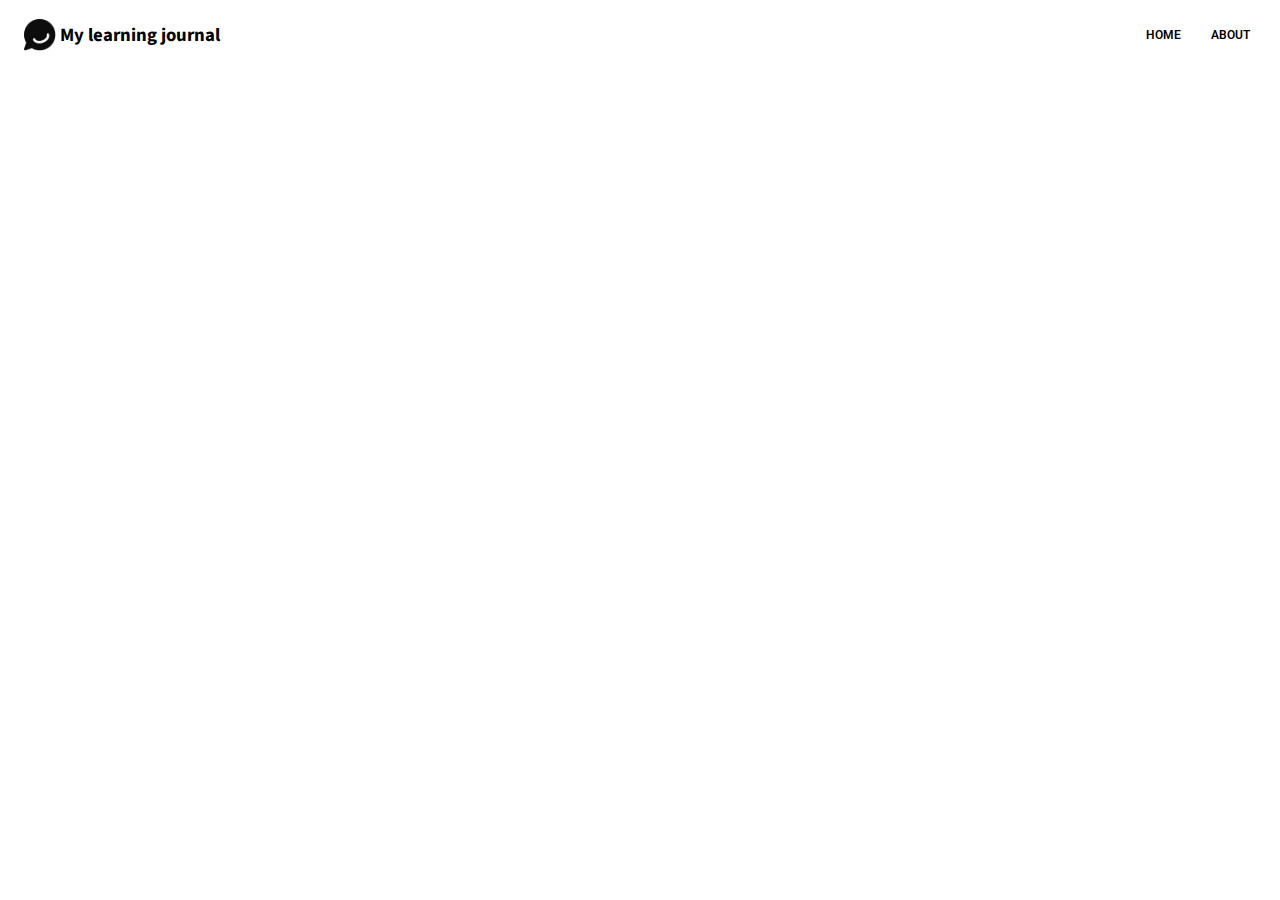
==== index.html @ 65ce88b0 "setting up header mobile first" ====
<!DOCTYPE html>
<html lang="en">
  <head>
    <meta charset="UTF-8" />
    <meta http-equiv="X-UA-Compatible" content="IE=edge" />
    <meta name="viewport" content="width=device-width, initial-scale=1.0" />
    <link href="style.css" rel="stylesheet" />
    <link rel="preconnect" href="https://fonts.googleapis.com" />
    <link rel="preconnect" href="https://fonts.gstatic.com" crossorigin />
    <link
      href="https://fonts.googleapis.com/css2?family=Roboto:ital,wght@0,100;0,300;0,400;0,500;0,700;0,900;1,100;1,300;1,400;1,500;1,700;1,900&family=Source+Sans+Pro:ital,wght@0,200;0,300;0,400;0,600;0,700;0,900;1,200;1,300;1,400;1,600;1,700;1,900&display=swap"
      rel="stylesheet"
    />
    <title>Document</title>
  </head>
  <body>
    <header class="container">
      <div class="header--line">
        <img src="./images/image 17.png" alt="logo" />
        <h3>My learning journal</h3>
      </div>
      <nav>
        <ul class="navbar">
          <li>Home</li>
          <li>About</li>
        </ul>
      </nav>
    </header>
    <main class="container">
      <hero> </hero>
      <article></article>
    </main>
  </body>
</html>
---- style.css ----
* {
  box-sizing: border-box;
}

/**font-family: 'Roboto', sans-serif;

font-family: 'Source Sans Pro', sans-serif;**/

html,
body {
  margin: 0;
}

/************** 
LAYOUT ************/

header {
  display: grid;
  grid-template-columns: 1fr 1fr;
  align-items: center;
}
.container {
  margin: 0 1.5em;
}
header img {
  width: 2em;
  height: 2em;
  align-self: center;
}

nav ul,
.header--line {
  display: flex;
}

nav ul {
  justify-content: end;
}

.header--line {
  justify-content: start;
}

/************** 
TYPOGRAPHY ************/

li {
  list-style: none;
  text-transform: uppercase;
  margin-left: 1.5em;
  padding: 0.5em;
  font-family: "Roboto", sans-serif;
  font-size: 0.75rem;
  font-weight: 600;
}

.header--line h3 {
  padding: 0.2em;
  font-family: "Source Sans Pro", sans-serif;
}
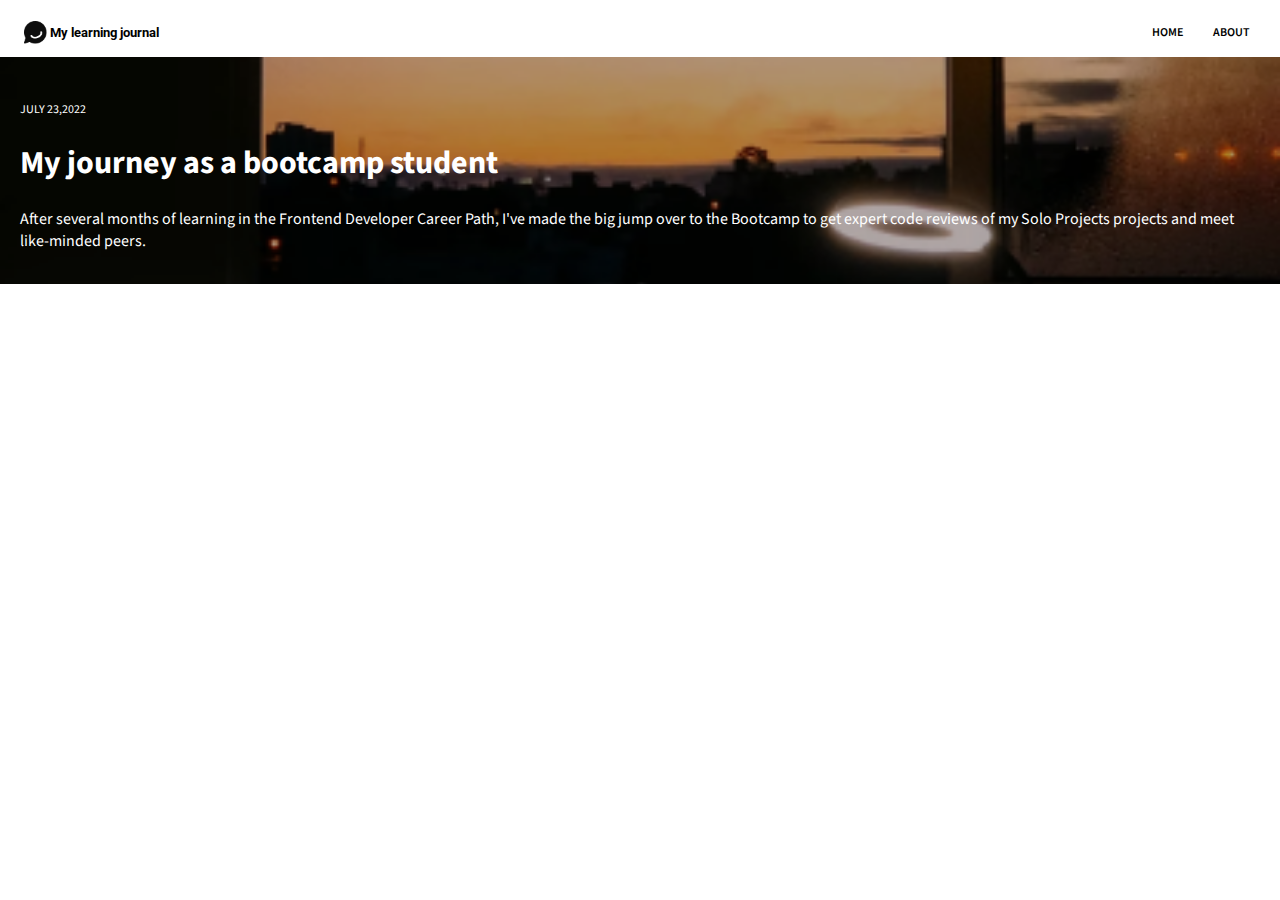
==== commit 161da568: "building with grid-template-areas" ====
--- a/index.html
+++ b/index.html
@@ -14,7 +14,7 @@
     <title>Document</title>
   </head>
   <body>
-    <header class="container">
+    <header class="header--container">
       <div class="header--line">
         <img src="./images/image 17.png" alt="logo" />
         <h3>My learning journal</h3>
@@ -27,7 +27,17 @@
       </nav>
     </header>
     <main class="container">
-      <hero> </hero>
+      <hero class="hero">
+        <article class="article--featured">
+          <p class="article--date">July 23,2022</p>
+          <h1 class="article--title">My journey as a bootcamp student</h1>
+          <p class="article--intro">
+            After several months of learning in the Frontend Developer Career
+            Path, I've made the big jump over to the Bootcamp to get expert code
+            reviews of my Solo Projects projects and meet like-minded peers.
+          </p>
+        </article>
+      </hero>
       <article></article>
     </main>
   </body>
--- a/style.css
+++ b/style.css
@@ -9,22 +9,35 @@
 html,
 body {
   margin: 0;
+  font-family: "Source Sans Pro", sans-serif;
+  max-width: 100vw;
+  display: grid;
+  grid-template:auto/auto;
+
+  grid-template-areas:
+   "header";
+   "hero";
 }
 
 /************** 
 LAYOUT ************/
 
 header {
-  display: grid;
-  grid-template-columns: 1fr 1fr;
+ display:flex;
+ justify-content: space-between;
+  grid-area:header;
+}
+
+.hero{
+    grid-area:hero;
+}
+.header--container {
+  margin: 0.5em 1.5em 0em;
   align-items: center;
 }
-.container {
-  margin: 0 1.5em;
-}
 header img {
-  width: 2em;
-  height: 2em;
+  width: 2 1.43rem;
+  height: 1.43rem;
   align-self: center;
 }
 
@@ -41,6 +54,14 @@
   justify-content: start;
 }
 
+.article--featured {
+  background-image: url("./images/article-image-hero.png");
+  background-repeat: no-repeat;
+  background-size: cover;
+  margin: 0;
+  padding: 2em 1.25em 1em;
+}
+
 /************** 
 TYPOGRAPHY ************/
 
@@ -48,13 +69,30 @@
   list-style: none;
   text-transform: uppercase;
   margin-left: 1.5em;
-  padding: 0.5em;
-  font-family: "Roboto", sans-serif;
+  padding: 0 0.5em;
   font-size: 0.75rem;
   font-weight: 600;
 }
 
 .header--line h3 {
   padding: 0.2em;
-  font-family: "Source Sans Pro", sans-serif;
+  font-family: "Roboto", sans-serif;
+  font-size: 0.84rem;
+  font-weight: 700;
 }
+
+.article--featured p,
+.article--featured h1 {
+  color: #fff;
+  /* margin: 0 1.25em; */
+}
+
+.article--featured h1 {
+  font-weight: 700;
+  font-size: 2rem;
+}
+.article--date {
+  font-size: 0.75rem;
+  line-height: 1.5;
+  text-transform: uppercase;
+}
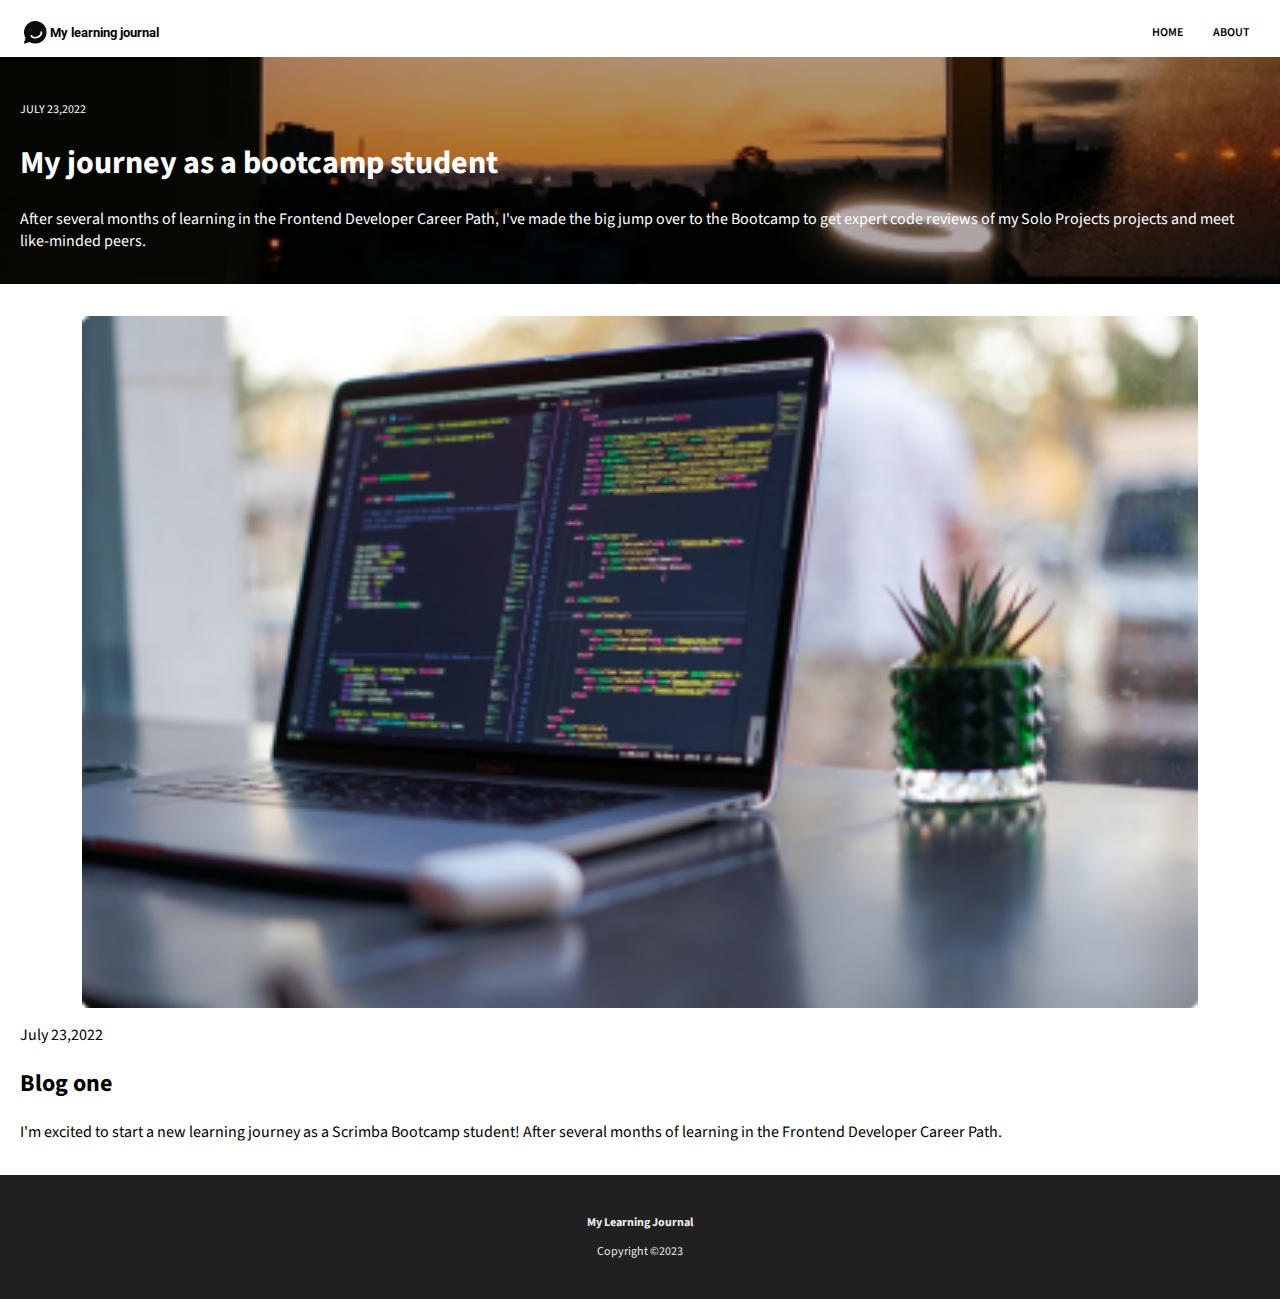
==== commit bd552bc9: "removing grid for mobile view" ====
--- a/index.html
+++ b/index.html
@@ -29,16 +29,31 @@
     <main class="container">
       <hero class="hero">
         <article class="article--featured">
-          <p class="article--date">July 23,2022</p>
-          <h1 class="article--title">My journey as a bootcamp student</h1>
-          <p class="article--intro">
+          <p class="article--featured--date">July 23,2022</p>
+          <h1 class="article--featured--title">
+            My journey as a bootcamp student
+          </h1>
+          <p class="article--featured--intro">
             After several months of learning in the Frontend Developer Career
             Path, I've made the big jump over to the Bootcamp to get expert code
             reviews of my Solo Projects projects and meet like-minded peers.
           </p>
         </article>
       </hero>
-      <article></article>
+      <article class="article--recent">
+        <img src="./images/article-image-03.png" />
+        <p class="article--date">July 23,2022</p>
+        <h2 class="article--title">Blog one</h2>
+        <p class="article--intro">
+          I'm excited to start a new learning journey as a Scrimba Bootcamp
+          student! After several months of learning in the Frontend Developer
+          Career Path.
+        </p>
+      </article>
     </main>
+    <footer>
+      <p><strong>My Learning Journal</strong></p>
+      <p>Copyright ©2023</p>
+    </footer>
   </body>
 </html>
--- a/style.css
+++ b/style.css
@@ -1,39 +1,29 @@
 * {
   box-sizing: border-box;
 }
-
-/**font-family: 'Roboto', sans-serif;
-
-font-family: 'Source Sans Pro', sans-serif;**/
 
 html,
 body {
   margin: 0;
   font-family: "Source Sans Pro", sans-serif;
   max-width: 100vw;
-  display: grid;
-  grid-template:auto/auto;
-
-  grid-template-areas:
-   "header";
-   "hero";
 }
 
 /************** 
 LAYOUT ************/
 
 header {
- display:flex;
- justify-content: space-between;
-  grid-area:header;
+  display: flex;
+  justify-content: space-between;
 }
 
-.hero{
-    grid-area:hero;
+.hero {
+  grid-area: hero;
 }
 .header--container {
   margin: 0.5em 1.5em 0em;
   align-items: center;
+  grid-area: header;
 }
 header img {
   width: 2 1.43rem;
@@ -60,6 +50,20 @@
   background-size: cover;
   margin: 0;
   padding: 2em 1.25em 1em;
+}
+
+.article--recent img {
+  width: 90%;
+  object-fit: cover;
+  text-align: center;
+  display: block;
+  margin: 0 auto;
+}
+
+footer {
+  background-color: #202020;
+  padding: 1.7em 0;
+  text-align: center;
 }
 
 /************** 
@@ -91,8 +95,17 @@
   font-weight: 700;
   font-size: 2rem;
 }
-.article--date {
+.article--featured--date {
   font-size: 0.75rem;
   line-height: 1.5;
   text-transform: uppercase;
 }
+
+.article--recent {
+  margin: 2em 1.25em;
+}
+
+footer p {
+  font-size: 0.75rem;
+  color: #ececec;
+}
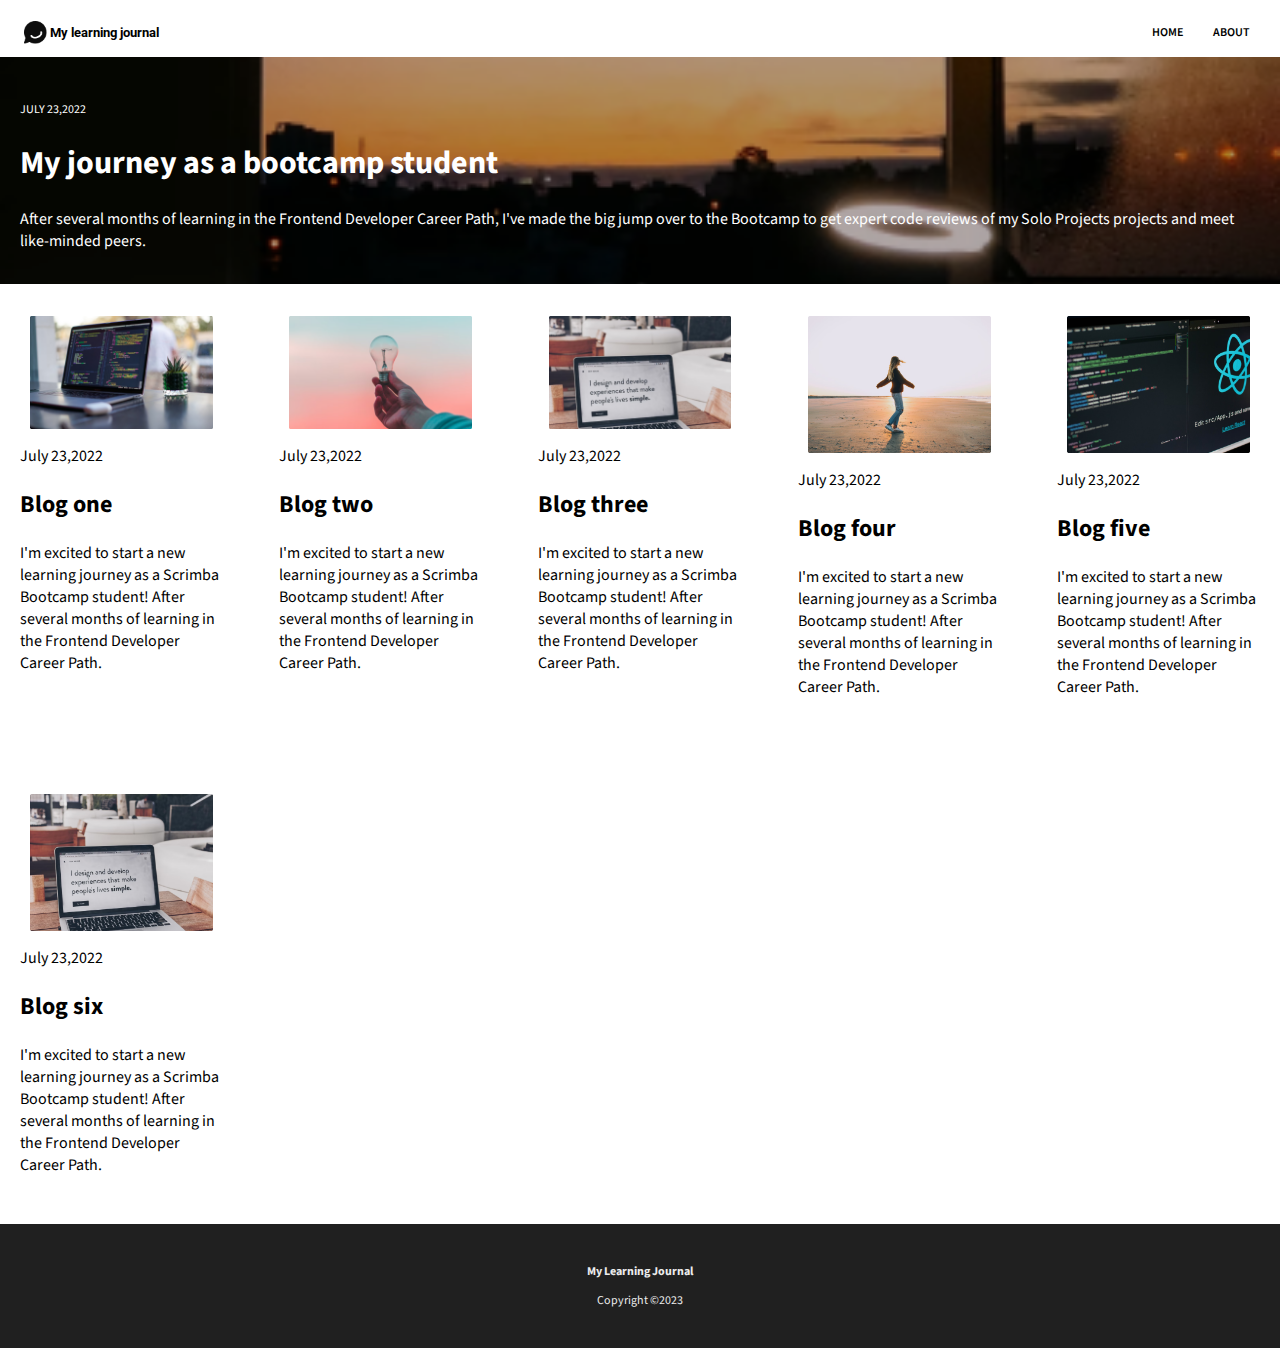
==== commit 2160dabd: "adding grid to articles container" ====
--- a/index.html
+++ b/index.html
@@ -40,16 +40,68 @@
           </p>
         </article>
       </hero>
-      <article class="article--recent">
-        <img src="./images/article-image-03.png" />
-        <p class="article--date">July 23,2022</p>
-        <h2 class="article--title">Blog one</h2>
-        <p class="article--intro">
-          I'm excited to start a new learning journey as a Scrimba Bootcamp
-          student! After several months of learning in the Frontend Developer
-          Career Path.
-        </p>
-      </article>
+      <section class="grid--section">
+        <article class="article--recent">
+          <img src="./images/article-image-03.png" />
+          <p class="article--date">July 23,2022</p>
+          <h2 class="article--title">Blog one</h2>
+          <p class="article--intro">
+            I'm excited to start a new learning journey as a Scrimba Bootcamp
+            student! After several months of learning in the Frontend Developer
+            Career Path.
+          </p>
+        </article>
+        <article class="article--recent">
+          <img src="./images/article-image-02.png" />
+          <p class="article--date">July 23,2022</p>
+          <h2 class="article--title">Blog two</h2>
+          <p class="article--intro">
+            I'm excited to start a new learning journey as a Scrimba Bootcamp
+            student! After several months of learning in the Frontend Developer
+            Career Path.
+          </p>
+        </article>
+        <article class="article--recent">
+          <img src="./images/article-image-01.png" />
+          <p class="article--date">July 23,2022</p>
+          <h2 class="article--title">Blog three</h2>
+          <p class="article--intro">
+            I'm excited to start a new learning journey as a Scrimba Bootcamp
+            student! After several months of learning in the Frontend Developer
+            Career Path.
+          </p>
+        </article>
+        <article class="article--recent">
+          <img src="./images/blog-image-03.png" />
+          <p class="article--date">July 23,2022</p>
+          <h2 class="article--title">Blog four</h2>
+          <p class="article--intro">
+            I'm excited to start a new learning journey as a Scrimba Bootcamp
+            student! After several months of learning in the Frontend Developer
+            Career Path.
+          </p>
+        </article>
+        <article class="article--recent">
+          <img src="./images/blog-image-01.png" />
+          <p class="article--date">July 23,2022</p>
+          <h2 class="article--title">Blog five</h2>
+          <p class="article--intro">
+            I'm excited to start a new learning journey as a Scrimba Bootcamp
+            student! After several months of learning in the Frontend Developer
+            Career Path.
+          </p>
+        </article>
+        <article class="article--recent">
+          <img src="./images/blog-image-02.png" />
+          <p class="article--date">July 23,2022</p>
+          <h2 class="article--title">Blog six</h2>
+          <p class="article--intro">
+            I'm excited to start a new learning journey as a Scrimba Bootcamp
+            student! After several months of learning in the Frontend Developer
+            Career Path.
+          </p>
+        </article>
+      </section>
     </main>
     <footer>
       <p><strong>My Learning Journal</strong></p>
--- a/style.css
+++ b/style.css
@@ -60,6 +60,12 @@
   margin: 0 auto;
 }
 
+.grid--section {
+  display: grid;
+  grid-template-columns: repeat(auto-fill, minmax(240px, 1fr));
+  gap: 1em;
+}
+
 footer {
   background-color: #202020;
   padding: 1.7em 0;
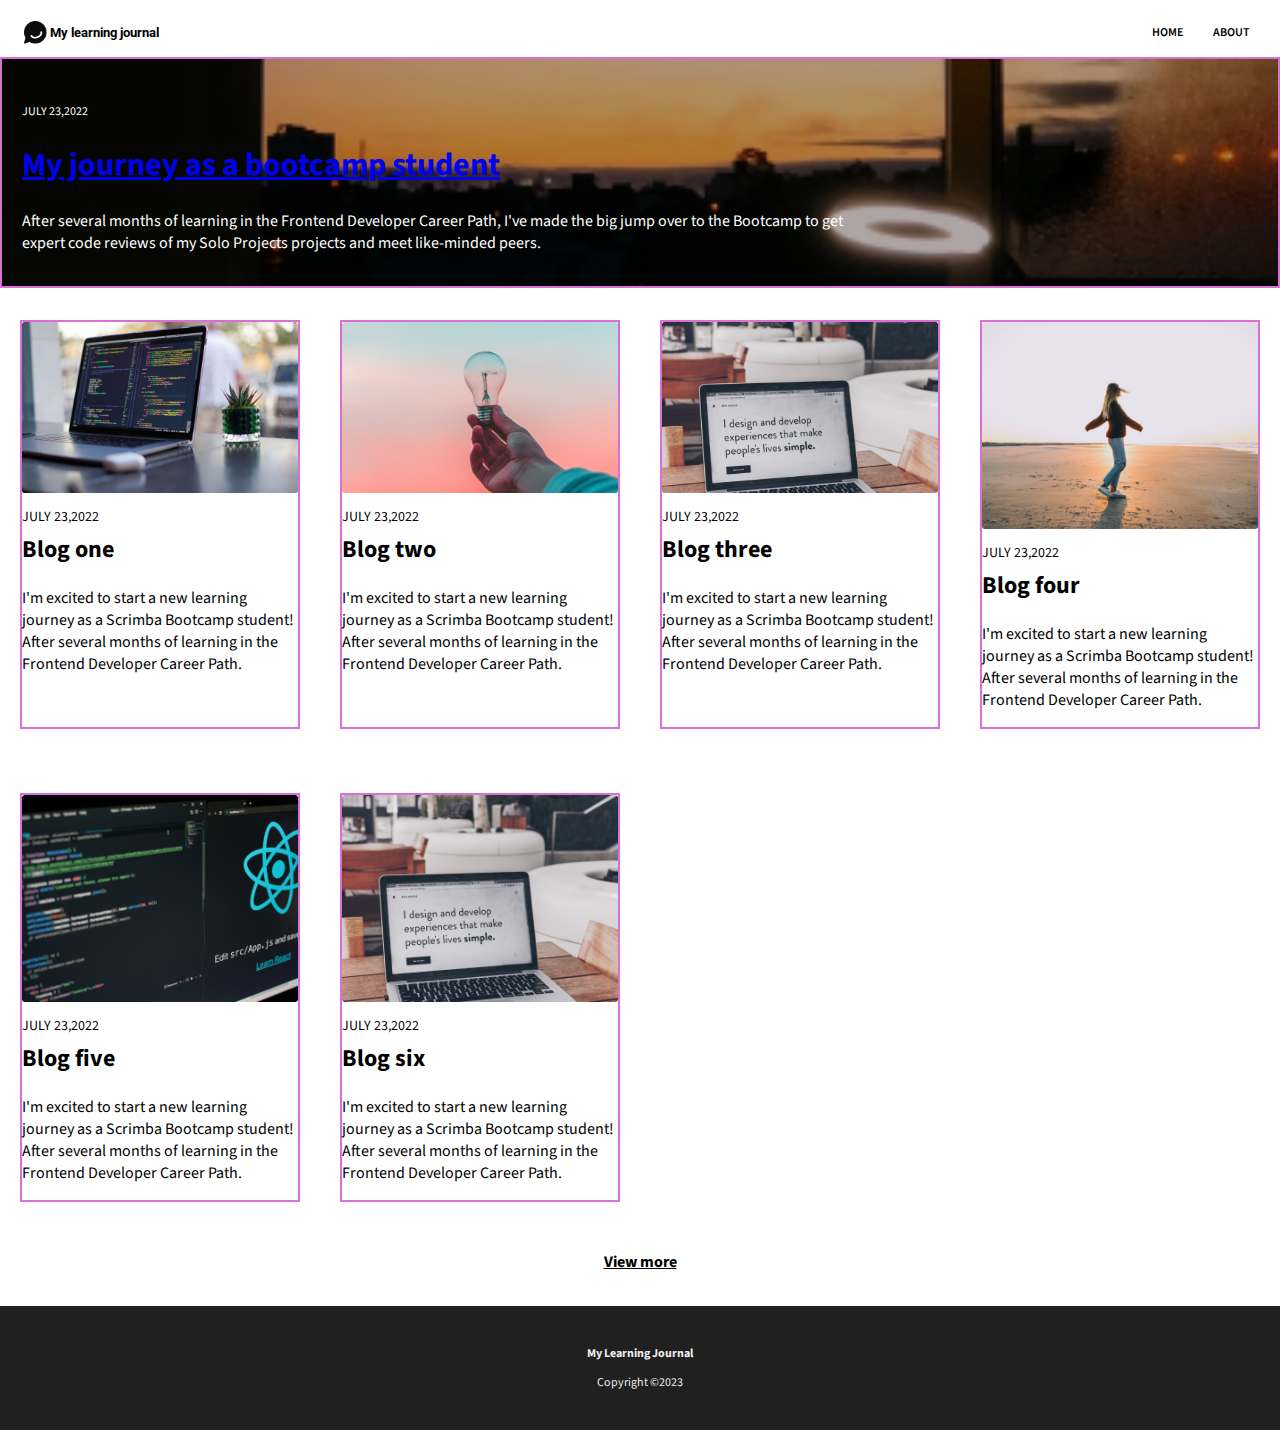
==== commit 6d86355a: "featured html styling" ====
--- a/index.html
+++ b/index.html
@@ -21,8 +21,8 @@
       </div>
       <nav>
         <ul class="navbar">
-          <li>Home</li>
-          <li>About</li>
+          <li><a href="index.html">Home</a></li>
+          <li><a href="about.html">About</a></li>
         </ul>
       </nav>
     </header>
@@ -31,7 +31,7 @@
         <article class="article--featured">
           <p class="article--featured--date">July 23,2022</p>
           <h1 class="article--featured--title">
-            My journey as a bootcamp student
+            <a href="featured.html">My journey as a bootcamp student</a>
           </h1>
           <p class="article--featured--intro">
             After several months of learning in the Frontend Developer Career
@@ -40,7 +40,7 @@
           </p>
         </article>
       </hero>
-      <section class="grid--section">
+      <section class="articles--container">
         <article class="article--recent">
           <img src="./images/article-image-03.png" />
           <p class="article--date">July 23,2022</p>
@@ -102,6 +102,7 @@
           </p>
         </article>
       </section>
+      <div class="view--more"><a href="#">View more</a></div>
     </main>
     <footer>
       <p><strong>My Learning Journal</strong></p>
--- a/style.css
+++ b/style.css
@@ -53,17 +53,21 @@
 }
 
 .article--recent img {
-  width: 90%;
+  width: 100%;
   object-fit: cover;
   text-align: center;
   display: block;
   margin: 0 auto;
 }
 
-.grid--section {
+.articles--container {
   display: grid;
-  grid-template-columns: repeat(auto-fill, minmax(240px, 1fr));
-  gap: 1em;
+  grid-template-columns: repeat(auto-fill, minmax(320px, 1fr));
+  margin-bottom: 0;
+}
+
+article {
+  border: 2px solid orchid;
 }
 
 footer {
@@ -74,6 +78,11 @@
 
 /************** 
 TYPOGRAPHY ************/
+
+.navbar > li > a {
+  color: #000;
+  text-decoration: none;
+}
 
 li {
   list-style: none;
@@ -101,6 +110,12 @@
   font-weight: 700;
   font-size: 2rem;
 }
+
+h2 {
+  font-size: 1.5rem;
+  font-weight: 700;
+  margin-top: 0.2em;
+}
 .article--featured--date {
   font-size: 0.75rem;
   line-height: 1.5;
@@ -111,7 +126,73 @@
   margin: 2em 1.25em;
 }
 
+.article--date {
+  font-weight: 400;
+  font-size: 0.875rem;
+  text-transform: uppercase;
+  margin-bottom: 0;
+}
+
+.view--more > a {
+  display: block;
+  text-align: center;
+  margin: 1em auto 2em;
+  color: #000;
+  font-weight: 700;
+  font-size: 1rem;
+  line-height: 1.5;
+}
+
 footer p {
   font-size: 0.75rem;
   color: #ececec;
 }
+
+/************** 
+MEDIA QUERIES ************/
+
+@media (min-width: 570px) {
+  .article--featured > p {
+    text-align: start;
+    max-width: 70%;
+  }
+}
+
+/********************************************************************** FEATURED.HTML******************************************************************************
+
+/************** 
+LAYOUT ************/
+
+.article--read--featured > img {
+  display: block;
+  margin: 0 auto;
+  text-align: center;
+  width: 90%;
+  object-fit: cover;
+}
+
+.container--read--post {
+  margin: 0 1.25em;
+}
+
+.article--read--featured > img {
+  width: 100%;
+}
+
+.recent--posts {
+  margin: 0;
+  display: grid;
+  grid-template-columns: repeat(auto-fit, minmax(250px, 1fr));
+  gap: 1em;
+}
+
+section > h4 {
+  text-align: center;
+}
+
+.article--recent--read > img {
+  display: block;
+  text-align: center;
+  margin: 0 auto;
+  width: 100%;
+}
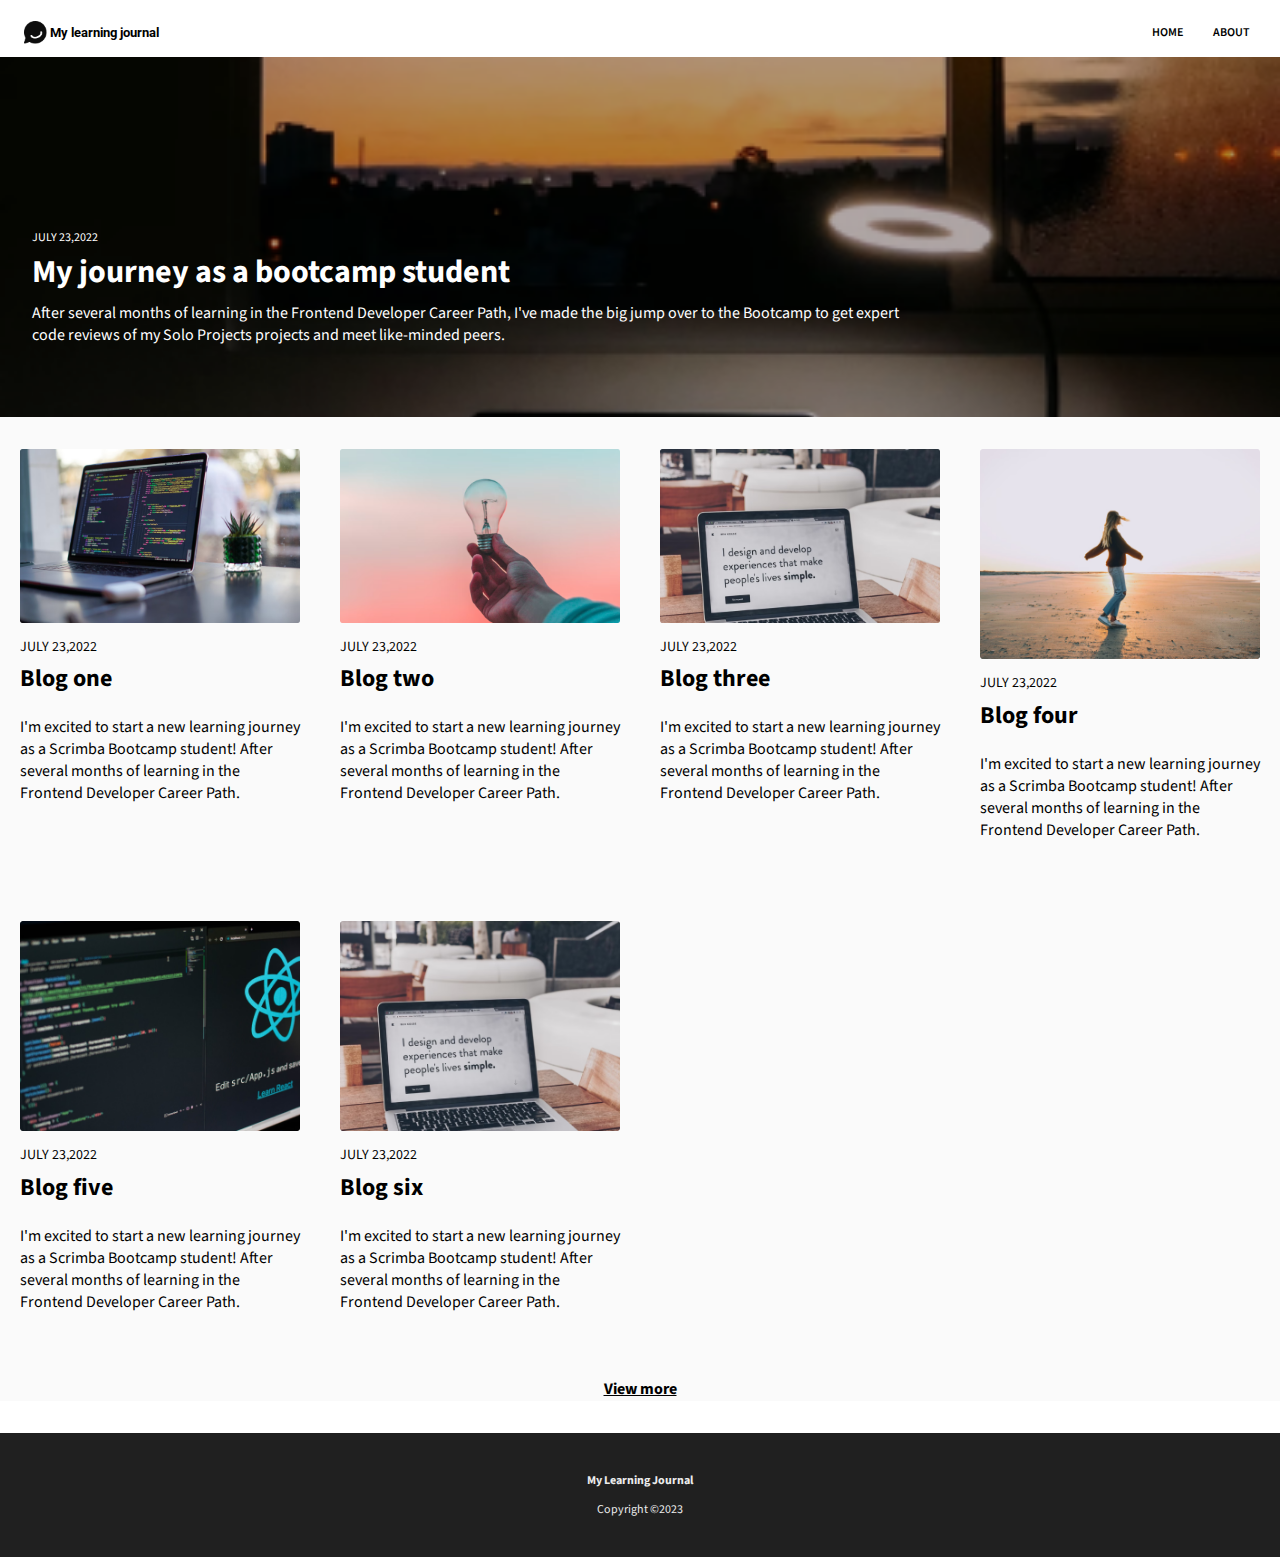
==== commit bf89d670: "styling home page" ====
--- a/index.html
+++ b/index.html
@@ -26,7 +26,7 @@
         </ul>
       </nav>
     </header>
-    <main class="container">
+    <main>
       <hero class="hero">
         <article class="article--featured">
           <p class="article--featured--date">July 23,2022</p>
--- a/style.css
+++ b/style.css
@@ -18,7 +18,8 @@
 }
 
 .hero {
-  grid-area: hero;
+  height: 30%;
+  display: inline-block;
 }
 .header--container {
   margin: 0.5em 1.5em 0em;
@@ -48,8 +49,13 @@
   background-image: url("./images/article-image-hero.png");
   background-repeat: no-repeat;
   background-size: cover;
-  margin: 0;
-  padding: 2em 1.25em 1em;
+  height: 30vh;
+}
+
+.article--featured--title > a {
+  text-decoration: none;
+  color: white;
+  margin-top: 0;
 }
 
 .article--recent img {
@@ -63,11 +69,7 @@
 .articles--container {
   display: grid;
   grid-template-columns: repeat(auto-fill, minmax(320px, 1fr));
-  margin-bottom: 0;
-}
-
-article {
-  border: 2px solid orchid;
+  margin: 0;
 }
 
 footer {
@@ -109,6 +111,7 @@
 .article--featured h1 {
   font-weight: 700;
   font-size: 2rem;
+  margin: 0 auto;
 }
 
 h2 {
@@ -120,6 +123,11 @@
   font-size: 0.75rem;
   line-height: 1.5;
   text-transform: uppercase;
+  margin-bottom: 0.2em;
+}
+
+.article--featured--intro {
+  margin-top: 0.4em;
 }
 
 .article--recent {
@@ -155,6 +163,19 @@
   .article--featured > p {
     text-align: start;
     max-width: 70%;
+    vertical-align: sub;
+  }
+  .container--read--post {
+    margin: 0;
+  }
+  .article--featured {
+    height: 40vh;
+    padding-left: 2em;
+    padding-top: 10em;
+  }
+
+  .article--featured--intro {
+    padding-bottom: 2em;
   }
 }
 
@@ -172,7 +193,8 @@
 }
 
 .container--read--post {
-  margin: 0 1.25em;
+  margin: 0;
+  padding: 1.5em;
 }
 
 .article--read--featured > img {
@@ -196,3 +218,25 @@
   margin: 0 auto;
   width: 100%;
 }
+
+main {
+  margin: 0 1.5em;
+}
+
+.about--me--hero > img {
+  margin-top: 1.5em;
+}
+
+/********************************************************************** ABOUTME.HTML******************************************************************************/
+
+@media (min-width: 570px) {
+  .about--me--hero > img {
+    margin-top: 3em;
+  }
+
+  main {
+    margin: 0;
+    padding: 0;
+    background-color: #fafafa;
+  }
+}
